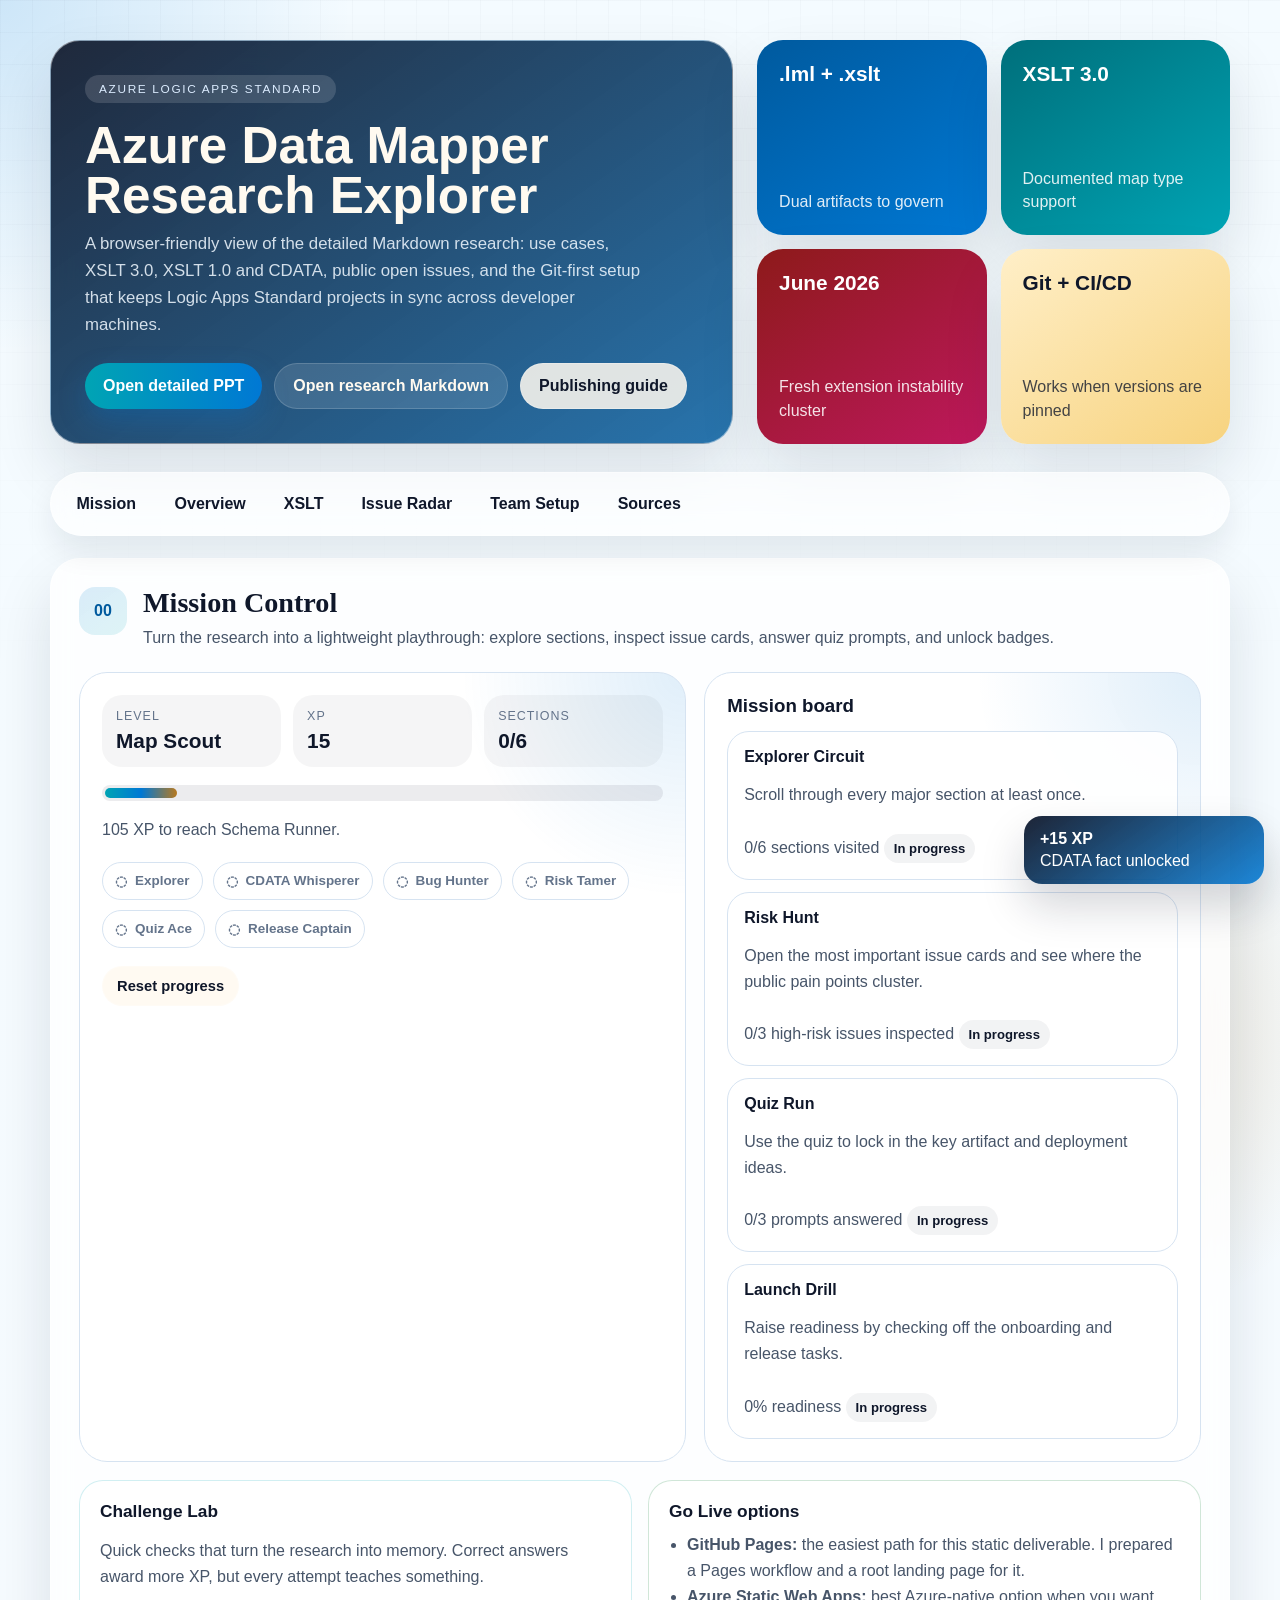
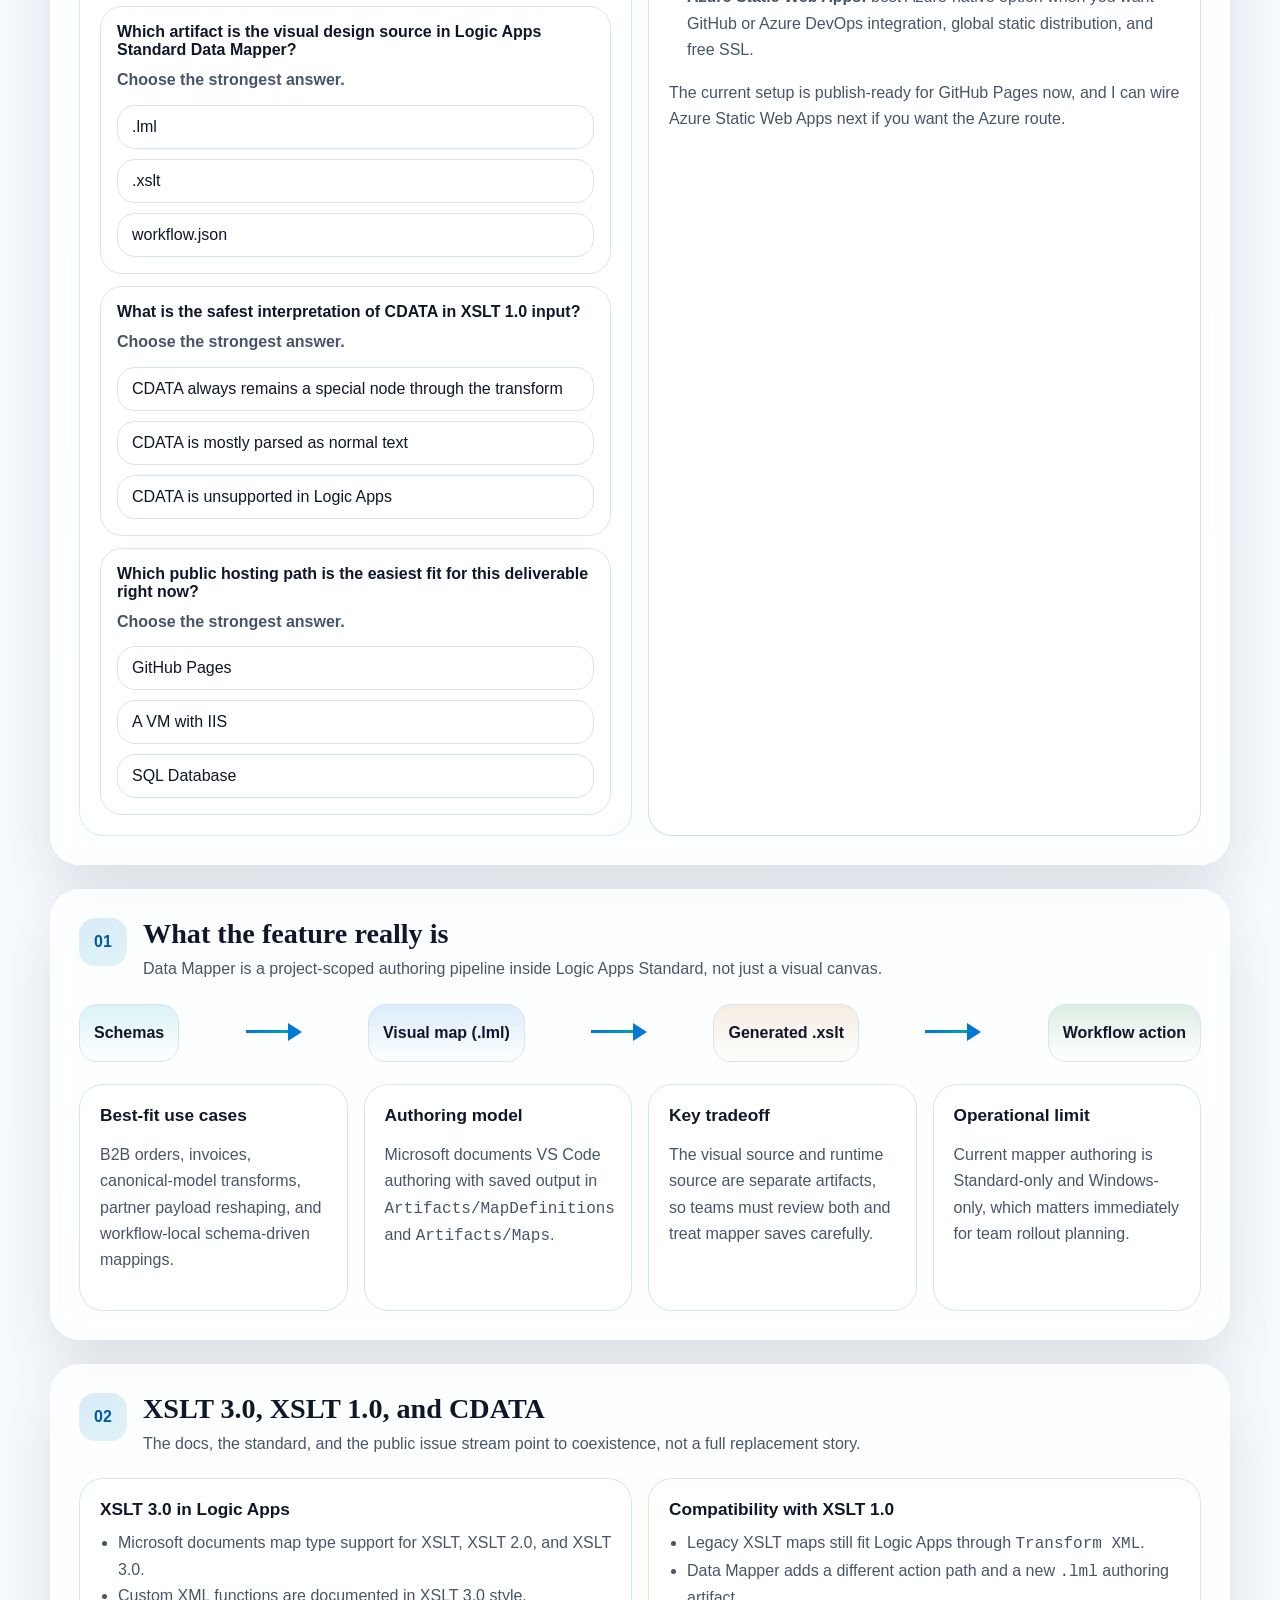
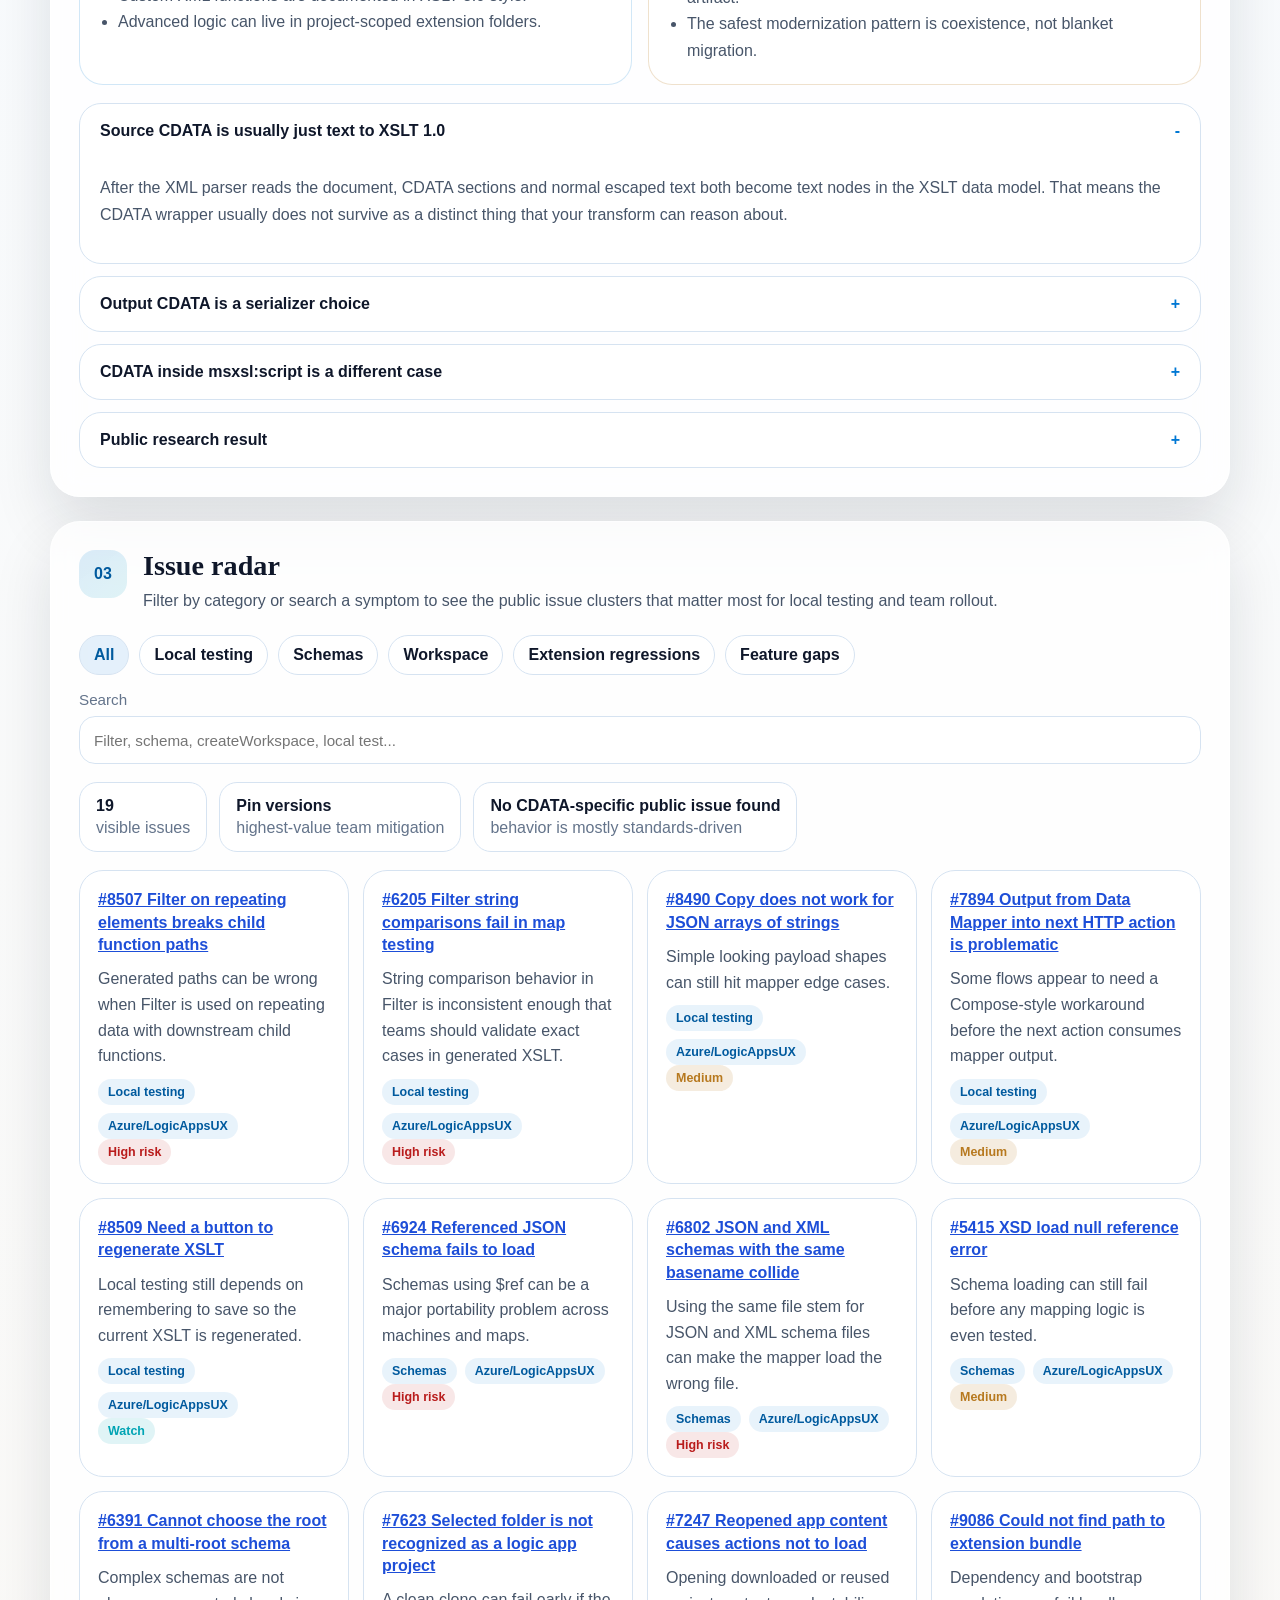
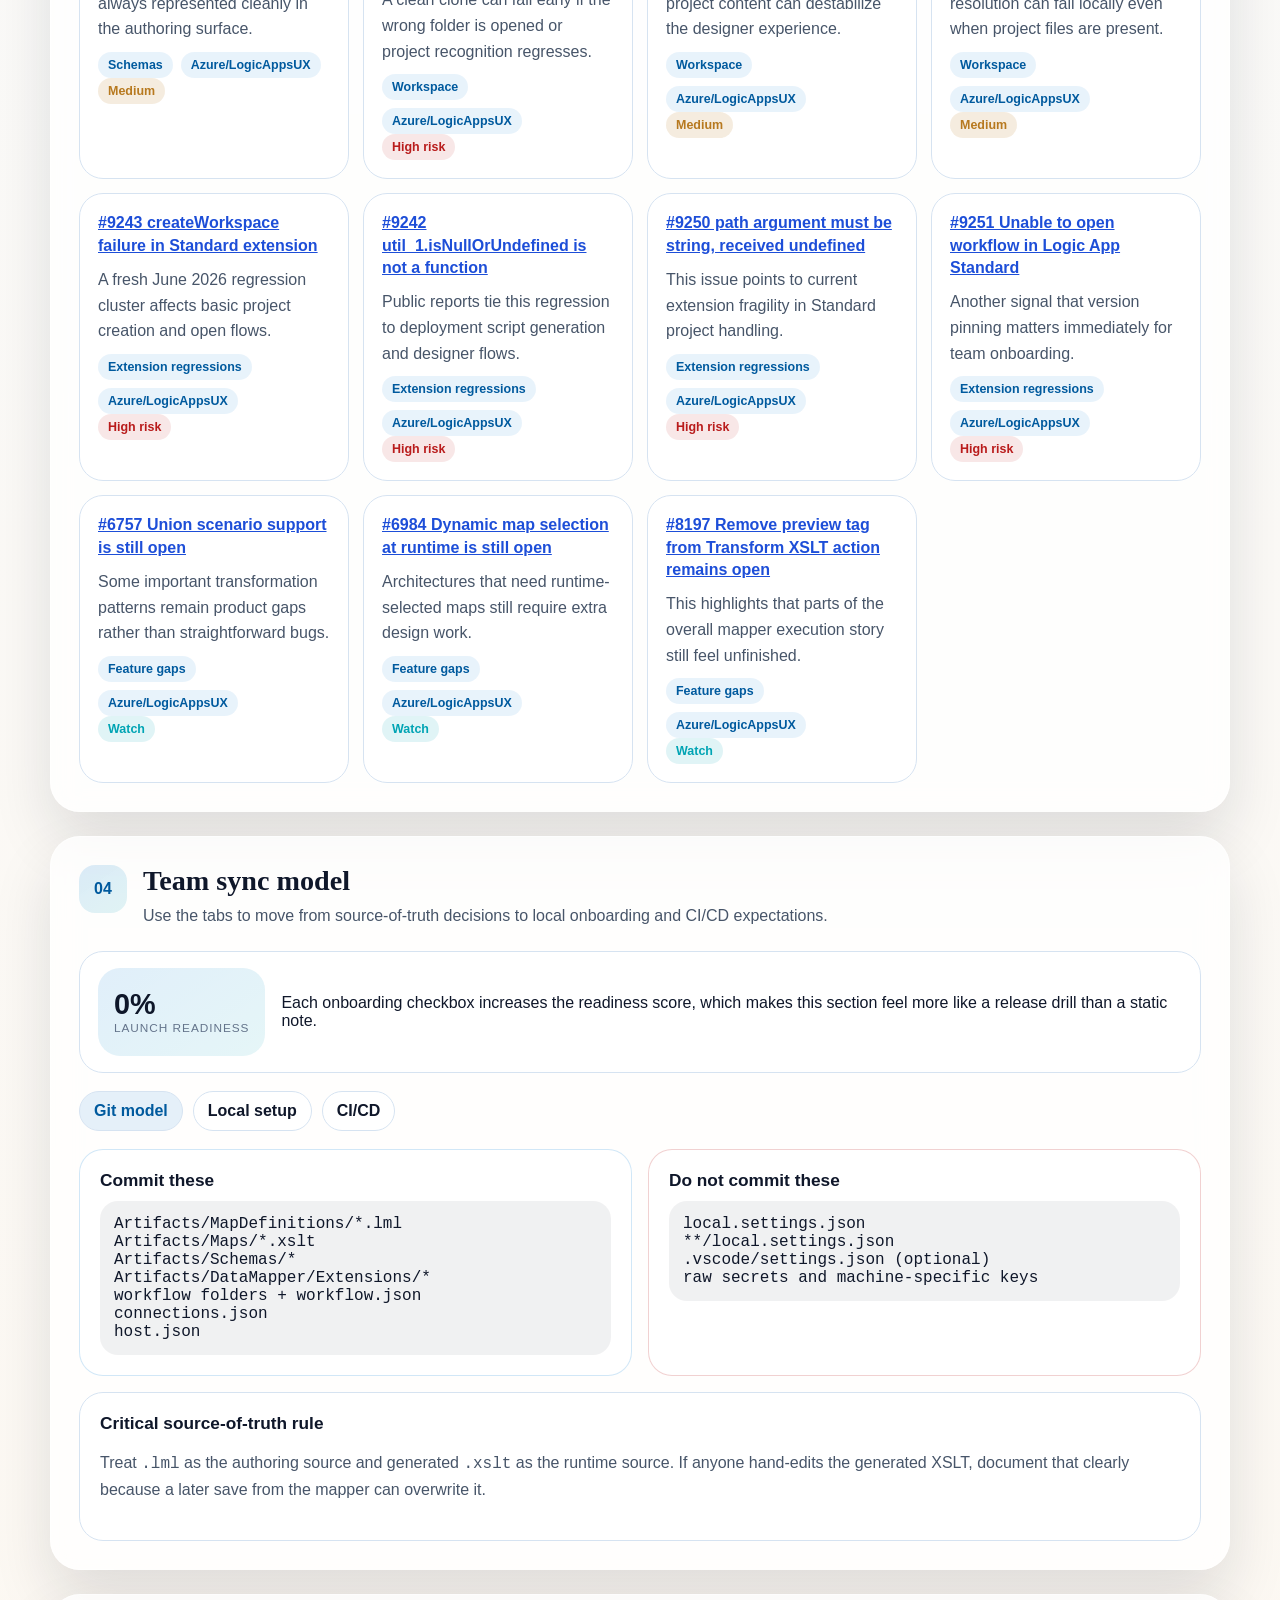
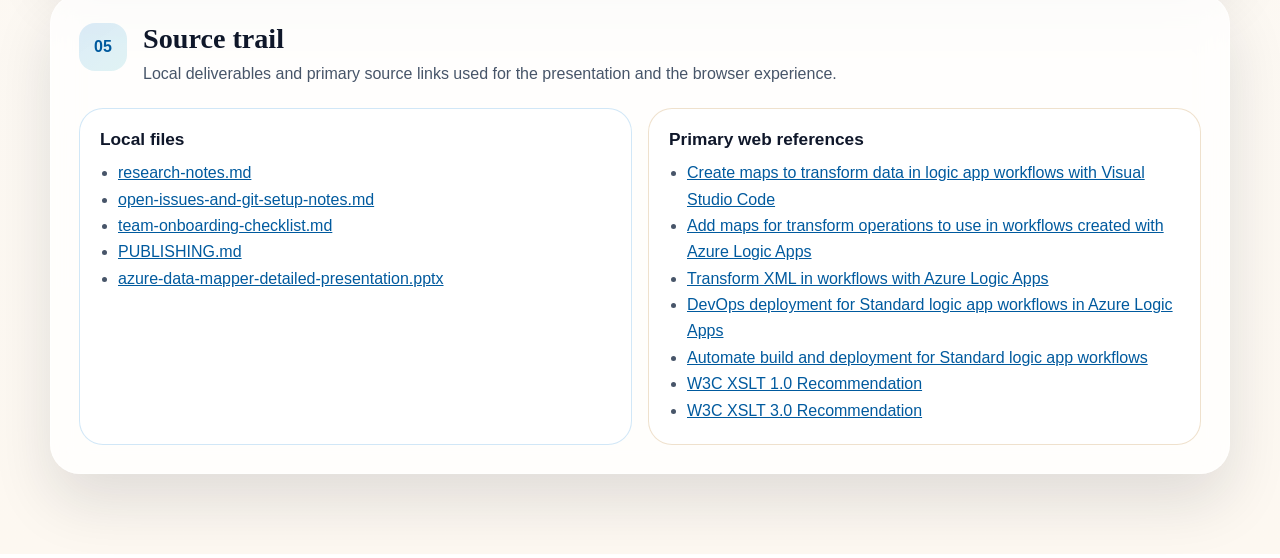
==== deliverables/azure-data-mapper-presentation/index.html @ a4fcf50e "feat: publish azure data mapper explorer" ====
<!DOCTYPE html>
<html lang="en">
  <head>
    <meta charset="UTF-8" />
    <meta http-equiv="refresh" content="0; url=./frontend/index.html" />
    <meta name="viewport" content="width=device-width, initial-scale=1.0" />
    <title>Azure Data Mapper Explorer</title>
    <style>
      body {
        margin: 0;
        min-height: 100vh;
        display: grid;
        place-items: center;
        font-family: "Aptos", "Segoe UI", sans-serif;
        color: #0f172a;
        background:
          radial-gradient(circle at top left, rgba(0, 120, 212, 0.16), transparent 22rem),
          radial-gradient(circle at 85% 15%, rgba(183, 121, 31, 0.18), transparent 18rem),
          linear-gradient(180deg, #f4fbff 0%, #f7fbff 35%, #fdf8f1 100%);
      }

      main {
        width: min(720px, calc(100% - 32px));
        padding: 32px;
        border: 1px solid rgba(255, 255, 255, 0.55);
        border-radius: 28px;
        background: rgba(255, 255, 255, 0.82);
        box-shadow: 0 28px 60px rgba(15, 23, 42, 0.12);
      }

      h1 {
        margin: 0 0 12px;
        font-size: clamp(2rem, 5vw, 3rem);
        font-family: "Aptos Display", "Aptos", sans-serif;
      }

      p {
        line-height: 1.6;
        color: #475569;
      }

      a {
        display: inline-flex;
        margin-top: 12px;
        padding: 12px 18px;
        border-radius: 999px;
        background: linear-gradient(90deg, #00a4b4, #0078d4);
        color: white;
        font-weight: 700;
        text-decoration: none;
      }
    </style>
  </head>
  <body>
    <main>
      <h1>Azure Data Mapper Explorer</h1>
      <p>The public root for this deliverable redirects to the interactive frontend so the site can be published cleanly.</p>
      <a href="./frontend/index.html">Open the interactive frontend</a>
    </main>
  </body>
</html>
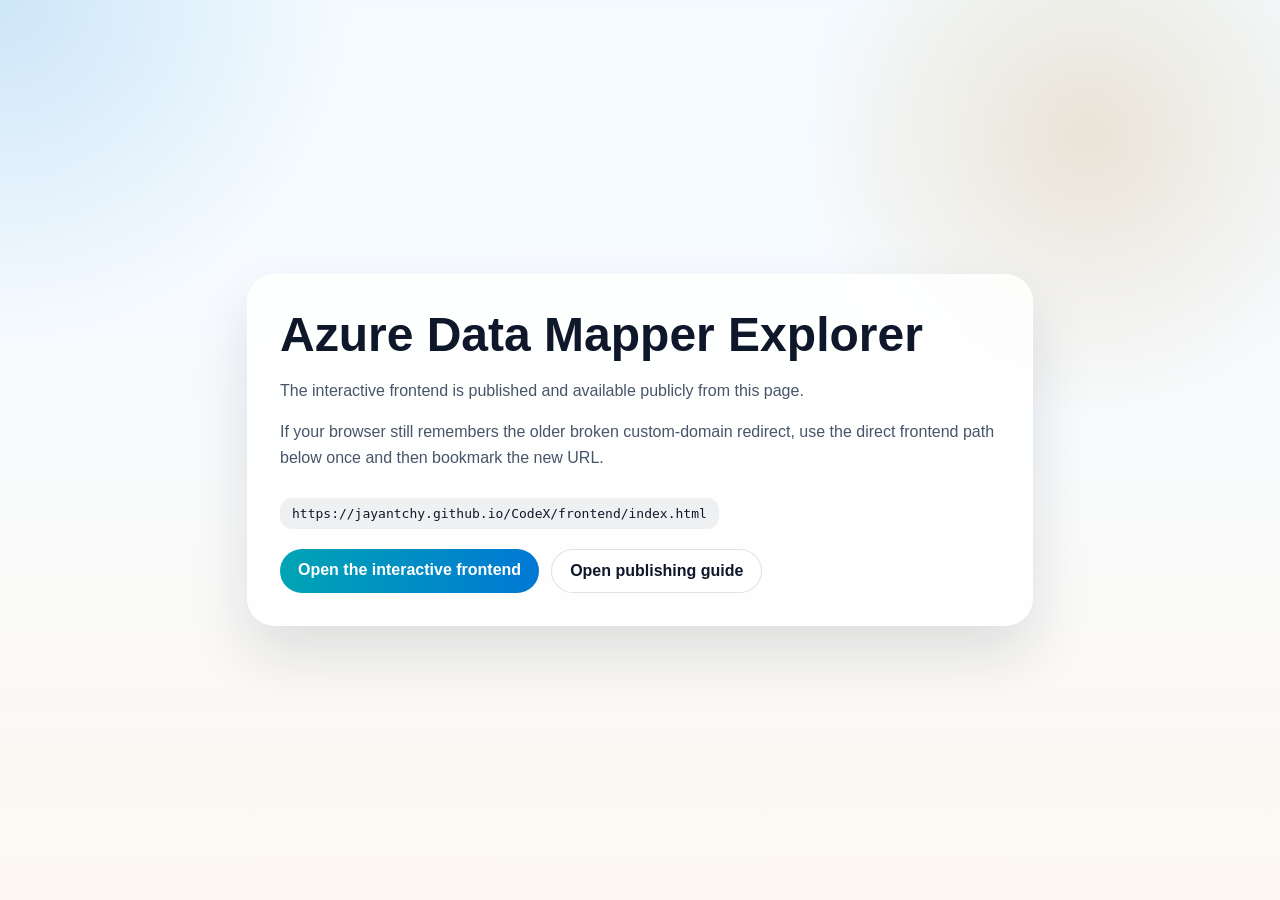
==== commit 609d0c7c: "fix: remove pages root auto redirect" ====
--- a/deliverables/azure-data-mapper-presentation/index.html
+++ b/deliverables/azure-data-mapper-presentation/index.html
@@ -2,7 +2,6 @@
 <html lang="en">
   <head>
     <meta charset="UTF-8" />
-    <meta http-equiv="refresh" content="0; url=./frontend/index.html" />
     <meta name="viewport" content="width=device-width, initial-scale=1.0" />
     <title>Azure Data Mapper Explorer</title>
     <style>
@@ -39,9 +38,15 @@
         color: #475569;
       }
 
+      .actions {
+        display: flex;
+        flex-wrap: wrap;
+        gap: 12px;
+        margin-top: 20px;
+      }
+
       a {
         display: inline-flex;
-        margin-top: 12px;
         padding: 12px 18px;
         border-radius: 999px;
         background: linear-gradient(90deg, #00a4b4, #0078d4);
@@ -49,13 +54,33 @@
         font-weight: 700;
         text-decoration: none;
       }
+
+      a.secondary {
+        background: white;
+        color: #0f172a;
+        border: 1px solid rgba(15, 23, 42, 0.12);
+      }
+
+      code {
+        display: inline-block;
+        margin-top: 12px;
+        padding: 8px 12px;
+        border-radius: 12px;
+        background: rgba(15, 23, 42, 0.06);
+        color: #0f172a;
+      }
     </style>
   </head>
   <body>
     <main>
       <h1>Azure Data Mapper Explorer</h1>
-      <p>The public root for this deliverable redirects to the interactive frontend so the site can be published cleanly.</p>
-      <a href="./frontend/index.html">Open the interactive frontend</a>
+      <p>The interactive frontend is published and available publicly from this page.</p>
+      <p>If your browser still remembers the older broken custom-domain redirect, use the direct frontend path below once and then bookmark the new URL.</p>
+      <code>https://jayantchy.github.io/CodeX/frontend/index.html</code>
+      <div class="actions">
+        <a href="./frontend/index.html">Open the interactive frontend</a>
+        <a class="secondary" href="./PUBLISHING.md">Open publishing guide</a>
+      </div>
     </main>
   </body>
 </html>
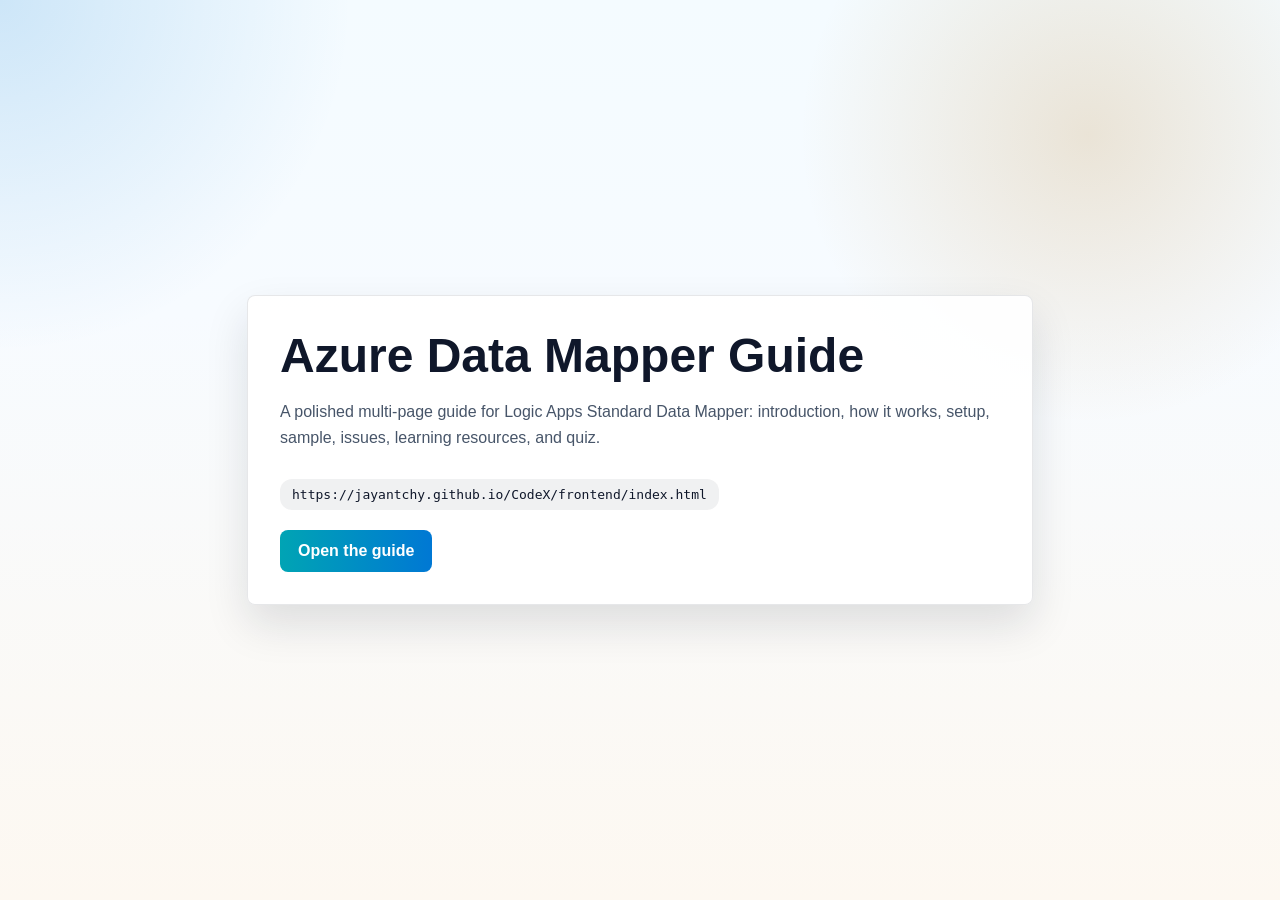
==== commit a91125c4: "feat: rebuild data mapper guide as multipage site" ====
--- a/deliverables/azure-data-mapper-presentation/index.html
+++ b/deliverables/azure-data-mapper-presentation/index.html
@@ -3,7 +3,7 @@
   <head>
     <meta charset="UTF-8" />
     <meta name="viewport" content="width=device-width, initial-scale=1.0" />
-    <title>Azure Data Mapper Explorer</title>
+    <title>Azure Data Mapper Guide</title>
     <style>
       body {
         margin: 0;
@@ -21,10 +21,10 @@
       main {
         width: min(720px, calc(100% - 32px));
         padding: 32px;
-        border: 1px solid rgba(255, 255, 255, 0.55);
-        border-radius: 28px;
-        background: rgba(255, 255, 255, 0.82);
-        box-shadow: 0 28px 60px rgba(15, 23, 42, 0.12);
+        border: 1px solid rgba(15, 23, 42, 0.1);
+        border-radius: 8px;
+        background: rgba(255, 255, 255, 0.9);
+        box-shadow: 0 20px 44px rgba(15, 23, 42, 0.12);
       }
 
       h1 {
@@ -48,17 +48,11 @@
       a {
         display: inline-flex;
         padding: 12px 18px;
-        border-radius: 999px;
+        border-radius: 8px;
         background: linear-gradient(90deg, #00a4b4, #0078d4);
         color: white;
         font-weight: 700;
         text-decoration: none;
-      }
-
-      a.secondary {
-        background: white;
-        color: #0f172a;
-        border: 1px solid rgba(15, 23, 42, 0.12);
       }
 
       code {
@@ -73,13 +67,11 @@
   </head>
   <body>
     <main>
-      <h1>Azure Data Mapper Explorer</h1>
-      <p>The interactive frontend is published and available publicly from this page.</p>
-      <p>If your browser still remembers the older broken custom-domain redirect, use the direct frontend path below once and then bookmark the new URL.</p>
+      <h1>Azure Data Mapper Guide</h1>
+      <p>A polished multi-page guide for Logic Apps Standard Data Mapper: introduction, how it works, setup, sample, issues, learning resources, and quiz.</p>
       <code>https://jayantchy.github.io/CodeX/frontend/index.html</code>
       <div class="actions">
-        <a href="./frontend/index.html">Open the interactive frontend</a>
-        <a class="secondary" href="./PUBLISHING.md">Open publishing guide</a>
+        <a href="./frontend/index.html">Open the guide</a>
       </div>
     </main>
   </body>
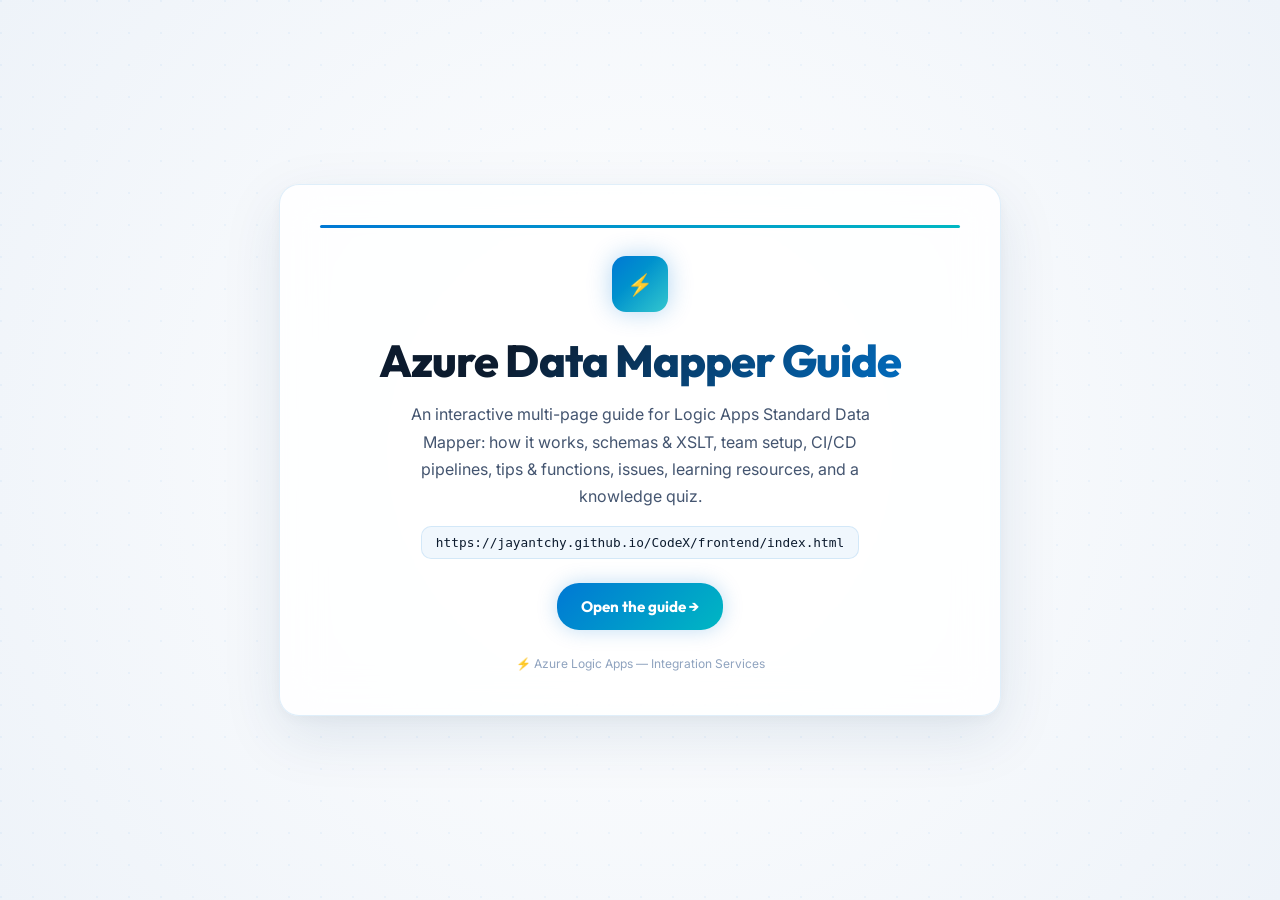
==== commit 091ce94b: "Revamp design and canvas: Modern background, Data Mapper UI layout, and fix bugs" ====
--- a/deliverables/azure-data-mapper-presentation/index.html
+++ b/deliverables/azure-data-mapper-presentation/index.html
@@ -3,76 +3,186 @@
   <head>
     <meta charset="UTF-8" />
     <meta name="viewport" content="width=device-width, initial-scale=1.0" />
+    <meta name="description" content="Azure Logic Apps Data Mapper — interactive multi-page guide for XSLT mapping, schemas, CI/CD, and team onboarding." />
     <title>Azure Data Mapper Guide</title>
     <style>
+      @import url('https://fonts.googleapis.com/css2?family=Outfit:wght@400;600;800&family=Inter:wght@400;500&display=swap');
+
+      :root {
+        --azure-blue: #0078D4;
+        --azure-teal: #00B7C3;
+        --azure-navy: #0C1B2E;
+        --azure-purple: #7B61FF;
+      }
+
       body {
         margin: 0;
         min-height: 100vh;
         display: grid;
         place-items: center;
-        font-family: "Aptos", "Segoe UI", sans-serif;
-        color: #0f172a;
-        background:
-          radial-gradient(circle at top left, rgba(0, 120, 212, 0.16), transparent 22rem),
-          radial-gradient(circle at 85% 15%, rgba(183, 121, 31, 0.18), transparent 18rem),
-          linear-gradient(180deg, #f4fbff 0%, #f7fbff 35%, #fdf8f1 100%);
+        font-family: "Inter", "Segoe UI", sans-serif;
+        color: #0C1B2E;
+        background: #F0F4F8;
+        position: relative;
+        overflow: hidden;
+      }
+
+      body::before {
+        content: "";
+        position: fixed;
+        inset: 0;
+        pointer-events: none;
+        z-index: -2;
+        background: radial-gradient(circle at 50% 50%, #ffffff 0%, #eef3f9 100%);
+      }
+
+      body::after {
+        content: "";
+        position: fixed;
+        inset: 0;
+        pointer-events: none;
+        opacity: 0.3;
+        background-image:
+          radial-gradient(circle 1px at 1px 1px, rgba(0, 120, 212, 0.15) 1px, transparent 0);
+        background-size: 32px 32px;
+      }
+
+      @keyframes bg-drift {
+        0% { transform: scale(1); }
+        100% { transform: scale(1.05); }
       }
 
       main {
-        width: min(720px, calc(100% - 32px));
-        padding: 32px;
-        border: 1px solid rgba(15, 23, 42, 0.1);
-        border-radius: 8px;
-        background: rgba(255, 255, 255, 0.9);
-        box-shadow: 0 20px 44px rgba(15, 23, 42, 0.12);
+        position: relative;
+        z-index: 1;
+        width: min(640px, calc(100% - 32px));
+        padding: 40px;
+        border: 1px solid rgba(0, 120, 212, 0.12);
+        border-radius: 20px;
+        background: rgba(255, 255, 255, 0.85);
+        backdrop-filter: blur(20px);
+        box-shadow: 0 20px 60px rgba(0, 60, 107, 0.1), 0 4px 16px rgba(0, 0, 0, 0.04);
+        text-align: center;
+      }
+
+      .azure-stripe {
+        height: 3px;
+        border-radius: 2px;
+        background: linear-gradient(90deg, #0078D4, #00B7C3, #7B61FF, #0078D4);
+        background-size: 300% 100%;
+        animation: stripe-flow 6s linear infinite;
+        margin-bottom: 28px;
+      }
+
+      @keyframes stripe-flow {
+        0% { background-position: 0% 50%; }
+        100% { background-position: 300% 50%; }
+      }
+
+      .brand-icon {
+        display: inline-flex;
+        align-items: center;
+        justify-content: center;
+        width: 56px;
+        height: 56px;
+        border-radius: 14px;
+        background: linear-gradient(135deg, #0078D4, #00B7C3);
+        color: white;
+        font-family: 'Outfit', sans-serif;
+        font-weight: 800;
+        font-size: 1.3rem;
+        box-shadow: 0 0 24px rgba(0, 120, 212, 0.3);
+        margin-bottom: 20px;
+        position: relative;
+      }
+
+      .brand-icon::after {
+        content: "";
+        position: absolute;
+        inset: 0;
+        border-radius: inherit;
+        background: linear-gradient(135deg, transparent 40%, rgba(255,255,255,0.2));
       }
 
       h1 {
         margin: 0 0 12px;
-        font-size: clamp(2rem, 5vw, 3rem);
-        font-family: "Aptos Display", "Aptos", sans-serif;
+        font-size: clamp(1.8rem, 4vw, 2.8rem);
+        font-family: "Outfit", sans-serif;
+        font-weight: 800;
+        letter-spacing: -0.02em;
+        background: linear-gradient(135deg, #0C1B2E 30%, #0078D4);
+        -webkit-background-clip: text;
+        -webkit-text-fill-color: transparent;
+        background-clip: text;
       }
 
       p {
-        line-height: 1.6;
-        color: #475569;
+        line-height: 1.7;
+        color: #445570;
+        max-width: 50ch;
+        margin: 0 auto;
+      }
+
+      code {
+        display: inline-block;
+        margin-top: 16px;
+        padding: 8px 14px;
+        border-radius: 10px;
+        background: rgba(0, 120, 212, 0.06);
+        border: 1px solid rgba(0, 120, 212, 0.12);
+        color: #0C1B2E;
+        font-family: 'JetBrains Mono', Consolas, monospace;
+        font-size: 0.8rem;
+        word-break: break-all;
       }
 
       .actions {
         display: flex;
         flex-wrap: wrap;
         gap: 12px;
-        margin-top: 20px;
+        margin-top: 24px;
+        justify-content: center;
       }
 
-      a {
+      a.cta {
         display: inline-flex;
-        padding: 12px 18px;
-        border-radius: 8px;
-        background: linear-gradient(90deg, #00a4b4, #0078d4);
+        align-items: center;
+        gap: 6px;
+        padding: 14px 24px;
+        border-radius: 22px;
+        background: linear-gradient(135deg, #0078D4, #00B7C3);
         color: white;
         font-weight: 700;
+        font-family: 'Outfit', sans-serif;
         text-decoration: none;
+        font-size: 0.95rem;
+        box-shadow: 0 0 20px rgba(0, 120, 212, 0.25);
+        transition: all 0.3s cubic-bezier(0.34, 1.56, 0.64, 1);
       }
 
-      code {
-        display: inline-block;
-        margin-top: 12px;
-        padding: 8px 12px;
-        border-radius: 12px;
-        background: rgba(15, 23, 42, 0.06);
-        color: #0f172a;
+      a.cta:hover {
+        transform: translateY(-3px) scale(1.02);
+        box-shadow: 0 0 30px rgba(0, 183, 195, 0.4);
+      }
+
+      .footer-text {
+        margin-top: 24px;
+        font-size: 0.75rem;
+        color: #8FA3BF;
       }
     </style>
   </head>
   <body>
     <main>
+      <div class="azure-stripe"></div>
+      <div class="brand-icon">⚡</div>
       <h1>Azure Data Mapper Guide</h1>
-      <p>A polished multi-page guide for Logic Apps Standard Data Mapper: introduction, how it works, setup, sample, issues, learning resources, and quiz.</p>
+      <p>An interactive multi-page guide for Logic Apps Standard Data Mapper: how it works, schemas & XSLT, team setup, CI/CD pipelines, tips & functions, issues, learning resources, and a knowledge quiz.</p>
       <code>https://jayantchy.github.io/CodeX/frontend/index.html</code>
       <div class="actions">
-        <a href="./frontend/index.html">Open the guide</a>
+        <a class="cta" href="./frontend/index.html">Open the guide →</a>
       </div>
+      <p class="footer-text">⚡ Azure Logic Apps — Integration Services</p>
     </main>
   </body>
 </html>
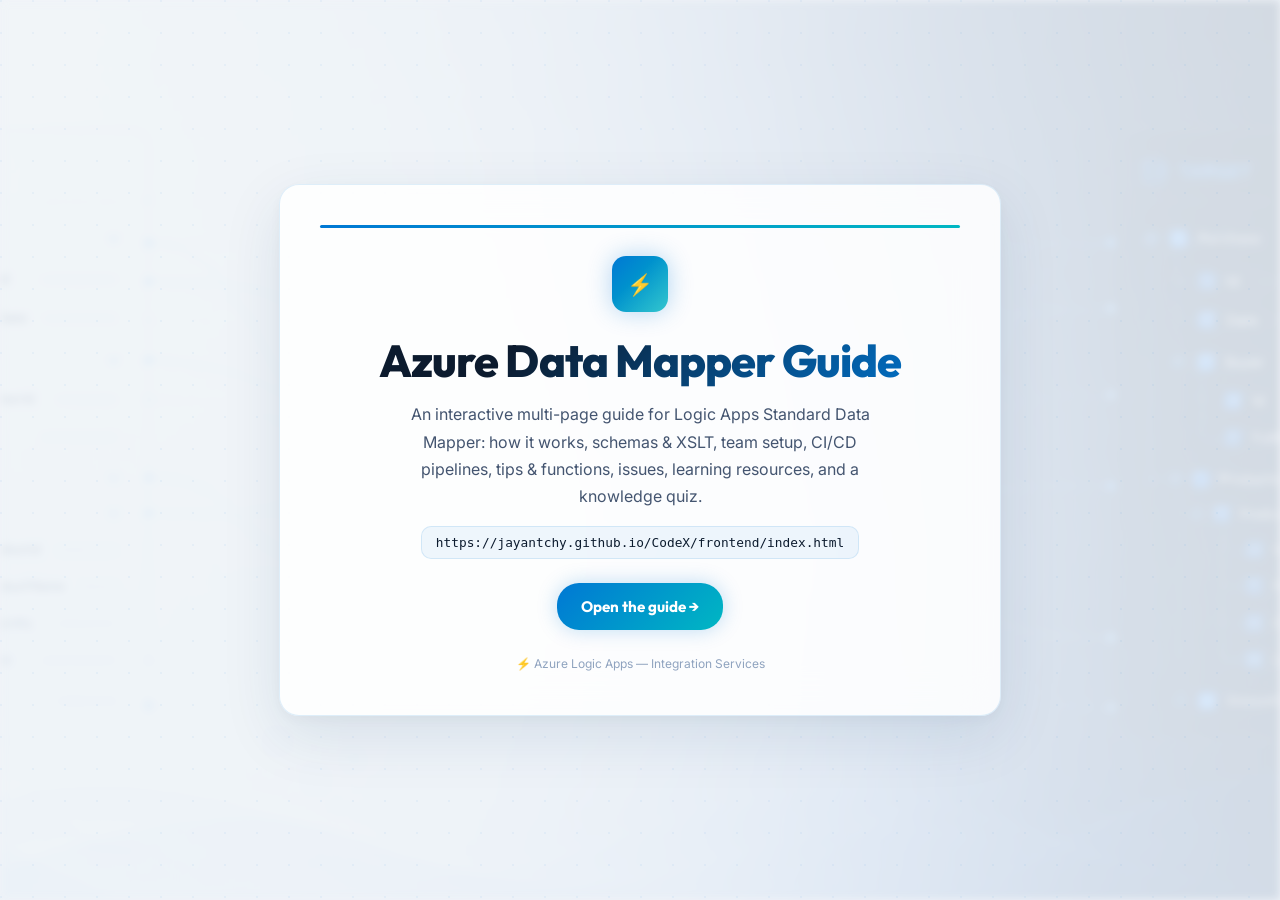
==== commit 907ea9df: "Fix background image opacity: Apply blur and fade so text is legible" ====
--- a/deliverables/azure-data-mapper-presentation/index.html
+++ b/deliverables/azure-data-mapper-presentation/index.html
@@ -33,7 +33,11 @@
         inset: 0;
         pointer-events: none;
         z-index: -2;
-        background: radial-gradient(circle at 50% 50%, #ffffff 0%, #eef3f9 100%);
+        background-image: url('./frontend/azure-bg.png');
+        background-size: cover;
+        background-position: center;
+        opacity: 0.12;
+        filter: blur(4px) saturate(120%);
       }
 
       body::after {
